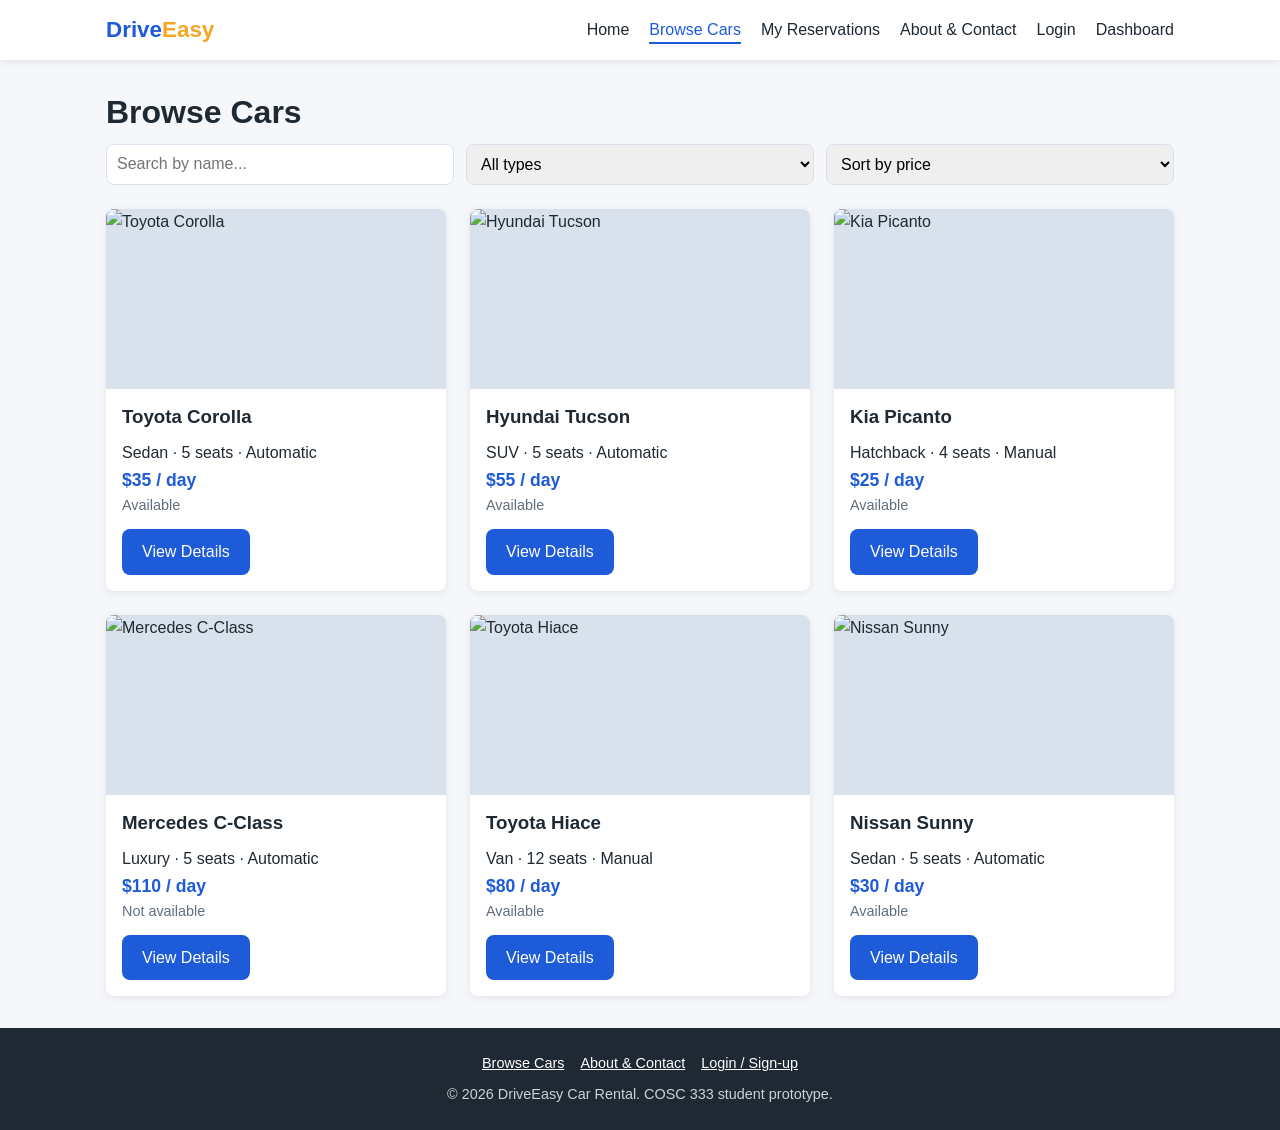
==== cars.html @ d999e764 "Add starter structure for the 8 pages Shared navbar/footer and responsive css/style.css, per-page CS" ====
<!DOCTYPE html>
<html lang="en">
<head>
  <meta charset="UTF-8">
  <meta name="viewport" content="width=device-width, initial-scale=1.0">
  <title>Browse Cars | DriveEasy Car Rental</title>
  <link rel="stylesheet" href="css/style.css">
  <link rel="stylesheet" href="css/cars.css">
</head>
<body>
  <header class="navbar">
    <nav class="nav-container">
      <a href="index.html" class="logo">Drive<span>Easy</span></a>
      <button class="menu-toggle" aria-label="Open menu" aria-expanded="false">&#9776;</button>
      <ul class="nav-links">
        <li><a href="index.html">Home</a></li>
        <li><a href="cars.html">Browse Cars</a></li>
        <li><a href="my-reservations.html">My Reservations</a></li>
        <li><a href="about.html">About &amp; Contact</a></li>
        <li><a href="login.html">Login</a></li>
        <li><a href="dashboard.html">Dashboard</a></li>
      </ul>
    </nav>
  </header>

  <main>
    <h1>Browse Cars</h1>

    <section class="filters">
      <input type="text" id="search" placeholder="Search by name...">
      <select id="type-filter">
        <option value="">All types</option>
        <option value="Sedan">Sedan</option>
        <option value="SUV">SUV</option>
        <option value="Hatchback">Hatchback</option>
        <option value="Luxury">Luxury</option>
        <option value="Van">Van</option>
      </select>
      <select id="sort">
        <option value="">Sort by price</option>
        <option value="low">Price: low to high</option>
        <option value="high">Price: high to low</option>
      </select>
    </section>

    <!-- Filled by js/cars.js -->
    <div id="car-list" class="grid"></div>
  </main>

  <footer class="footer">
    <ul class="footer-links">
      <li><a href="cars.html">Browse Cars</a></li>
      <li><a href="about.html">About &amp; Contact</a></li>
      <li><a href="login.html">Login / Sign-up</a></li>
    </ul>
    <p>&copy; <span id="year"></span> DriveEasy Car Rental. COSC 333 student prototype.</p>
  </footer>

  <script src="js/data.js"></script>
  <script src="js/main.js"></script>
  <script src="js/cars.js"></script>
</body>
</html>
---- css/style.css ----
/* ==========================================================
   style.css - shared styles for every page
   (variables, reset, navbar, footer, buttons, forms, cards)
   Page-specific styles go in css/<page>.css
   ========================================================== */

:root {
  --primary: #1e5bd8;
  --primary-dark: #1546a8;
  --accent: #f5a623;
  --text: #1f2933;
  --muted: #616e7c;
  --bg: #f5f7fa;
  --white: #ffffff;
  --border: #d9e2ec;
  --danger: #d64545;
  --success: #2f9e44;
  --radius: 8px;
  --shadow: 0 2px 8px rgba(0, 0, 0, 0.08);
  --max-width: 1100px;
}

* {
  box-sizing: border-box;
  margin: 0;
  padding: 0;
}

body {
  font-family: "Segoe UI", Arial, Helvetica, sans-serif;
  color: var(--text);
  background-color: var(--bg);
  line-height: 1.6;
  display: flex;
  flex-direction: column;
  min-height: 100vh;
}

main {
  flex: 1;
  width: 100%;
  max-width: var(--max-width);
  margin: 0 auto;
  padding: 32px 16px;
}

img {
  max-width: 100%;
  display: block;
}

a {
  color: var(--primary);
}

h1, h2, h3 {
  line-height: 1.25;
  margin-bottom: 12px;
}

/* ---------- Navbar ---------- */
.navbar {
  background-color: var(--white);
  box-shadow: var(--shadow);
  position: sticky;
  top: 0;
  z-index: 10;
}

.nav-container {
  max-width: var(--max-width);
  margin: 0 auto;
  padding: 12px 16px;
  display: flex;
  align-items: center;
  justify-content: space-between;
}

.logo {
  font-size: 1.4rem;
  font-weight: bold;
  color: var(--primary);
  text-decoration: none;
}

.logo span {
  color: var(--accent);
}

.nav-links {
  list-style: none;
  display: flex;
  gap: 20px;
}

.nav-links a {
  text-decoration: none;
  color: var(--text);
  font-weight: 500;
  padding: 4px 0;
}

.nav-links a:hover,
.nav-links a.active {
  color: var(--primary);
  border-bottom: 2px solid var(--primary);
}

.menu-toggle {
  display: none;
  background: none;
  border: none;
  font-size: 1.6rem;
  cursor: pointer;
  color: var(--text);
}

/* ---------- Footer ---------- */
.footer {
  background-color: #1f2933;
  color: #cbd2d9;
  text-align: center;
  padding: 24px 16px;
  font-size: 0.9rem;
}

.footer a {
  color: #ffffff;
}

.footer-links {
  list-style: none;
  display: flex;
  justify-content: center;
  flex-wrap: wrap;
  gap: 16px;
  margin-bottom: 8px;
}

/* ---------- Buttons ---------- */
.btn {
  display: inline-block;
  padding: 10px 20px;
  border: none;
  border-radius: var(--radius);
  background-color: var(--primary);
  color: var(--white);
  font-size: 1rem;
  text-decoration: none;
  cursor: pointer;
}

.btn:hover {
  background-color: var(--primary-dark);
}

.btn-outline {
  background-color: transparent;
  color: var(--primary);
  border: 2px solid var(--primary);
}

.btn-outline:hover {
  background-color: var(--primary);
  color: var(--white);
}

.btn-danger {
  background-color: var(--danger);
}

/* ---------- Forms ---------- */
.form-group {
  margin-bottom: 16px;
}

.form-group label {
  display: block;
  font-weight: 500;
  margin-bottom: 4px;
}

input,
select,
textarea {
  width: 100%;
  padding: 10px;
  border: 1px solid var(--border);
  border-radius: var(--radius);
  font-size: 1rem;
  font-family: inherit;
}

.error-message {
  color: var(--danger);
  font-size: 0.85rem;
  margin-top: 4px;
}

/* ---------- Cards and grid ---------- */
.card {
  background-color: var(--white);
  border-radius: var(--radius);
  box-shadow: var(--shadow);
  overflow: hidden;
}

.card-body {
  padding: 16px;
}

.grid {
  display: grid;
  grid-template-columns: repeat(3, 1fr);
  gap: 24px;
}

.price {
  color: var(--primary);
  font-weight: bold;
  font-size: 1.1rem;
}

/* ---------- Media queries ---------- */
@media (max-width: 900px) {
  .grid {
    grid-template-columns: repeat(2, 1fr);
  }
}

@media (max-width: 768px) {
  .menu-toggle {
    display: block;
  }

  .nav-links {
    display: none;
    position: absolute;
    top: 100%;
    left: 0;
    right: 0;
    flex-direction: column;
    gap: 0;
    background-color: var(--white);
    box-shadow: var(--shadow);
  }

  .nav-links.open {
    display: flex;
  }

  .nav-links a {
    display: block;
    padding: 12px 16px;
  }

  .nav-links a:hover,
  .nav-links a.active {
    border-bottom: none;
    background-color: var(--bg);
  }
}

@media (max-width: 600px) {
  .grid {
    grid-template-columns: 1fr;
  }
}

/* ---------- Car card (Home + Browse Cars) ---------- */
.car-image {
  width: 100%;
  height: 180px;
  object-fit: cover;
  background-color: var(--border);
}

.car-card .status {
  color: var(--muted);
  font-size: 0.9rem;
  margin-bottom: 12px;
}
---- css/cars.css ----
/* cars.css - styles only for cars.html */

.filters {
  display: flex;
  gap: 12px;
  margin-bottom: 24px;
}

@media (max-width: 600px) {
  .filters {
    flex-direction: column;
  }
}
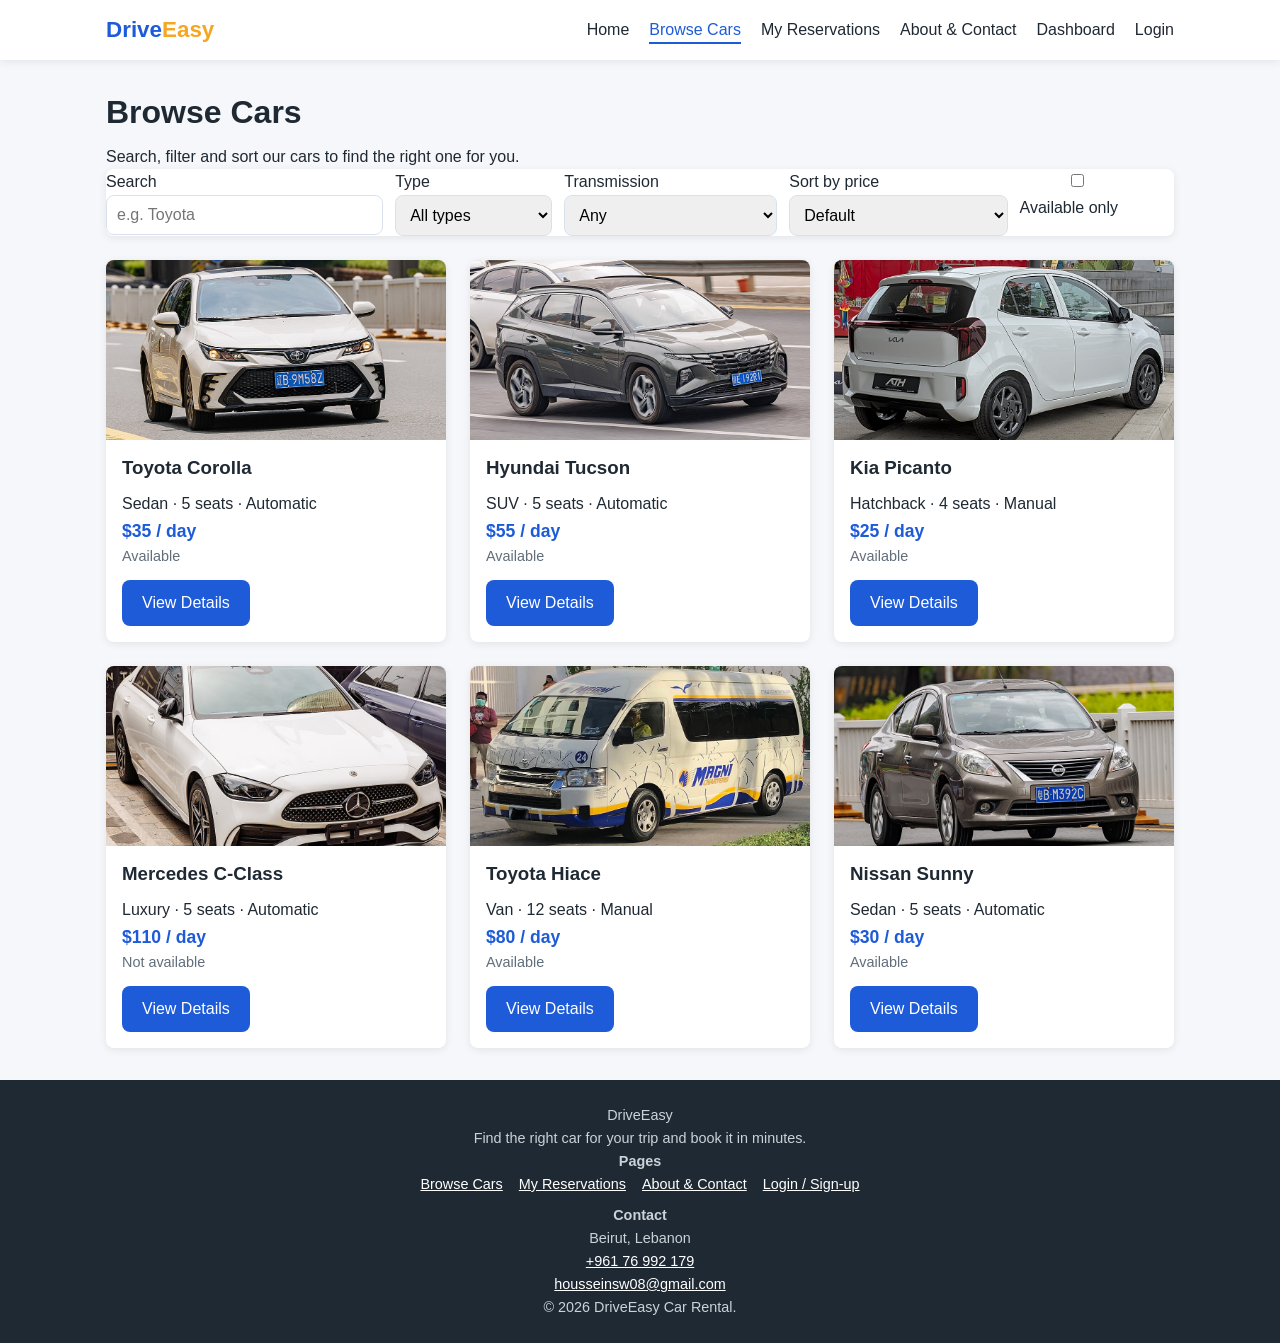
==== commit 565e2c92: "Add cars page and organize images" ====
--- a/cars.html
+++ b/cars.html
@@ -11,53 +11,91 @@
   <header class="navbar">
     <nav class="nav-container">
       <a href="index.html" class="logo">Drive<span>Easy</span></a>
-      <button class="menu-toggle" aria-label="Open menu" aria-expanded="false">&#9776;</button>
+      <button class="menu-toggle" aria-label="Open menu">&#9776;</button>
       <ul class="nav-links">
         <li><a href="index.html">Home</a></li>
         <li><a href="cars.html">Browse Cars</a></li>
         <li><a href="my-reservations.html">My Reservations</a></li>
         <li><a href="about.html">About &amp; Contact</a></li>
-        <li><a href="login.html">Login</a></li>
-        <li><a href="dashboard.html">Dashboard</a></li>
+        <li><a href="dashboard.html" id="nav-dashboard">Dashboard</a></li>
+        <li><a href="login.html" id="nav-login">Login</a></li>
       </ul>
     </nav>
   </header>
 
   <main>
     <h1>Browse Cars</h1>
+    <p class="subtitle">Search, filter and sort our cars to find the right one for you.</p>
 
-    <section class="filters">
-      <input type="text" id="search" placeholder="Search by name...">
-      <select id="type-filter">
-        <option value="">All types</option>
-        <option value="Sedan">Sedan</option>
-        <option value="SUV">SUV</option>
-        <option value="Hatchback">Hatchback</option>
-        <option value="Luxury">Luxury</option>
-        <option value="Van">Van</option>
-      </select>
-      <select id="sort">
-        <option value="">Sort by price</option>
-        <option value="low">Price: low to high</option>
-        <option value="high">Price: high to low</option>
-      </select>
+    <section class="filters card">
+      <div class="filter">
+        <label for="search">Search</label>
+        <input type="text" id="search" placeholder="e.g. Toyota">
+      </div>
+      <div class="filter">
+        <label for="type-filter">Type</label>
+        <select id="type-filter">
+          <option value="">All types</option>
+          <option value="Sedan">Sedan</option>
+          <option value="SUV">SUV</option>
+          <option value="Hatchback">Hatchback</option>
+          <option value="Luxury">Luxury</option>
+          <option value="Van">Van</option>
+        </select>
+      </div>
+      <div class="filter">
+        <label for="transmission-filter">Transmission</label>
+        <select id="transmission-filter">
+          <option value="">Any</option>
+          <option value="Automatic">Automatic</option>
+          <option value="Manual">Manual</option>
+        </select>
+      </div>
+      <div class="filter">
+        <label for="sort">Sort by price</label>
+        <select id="sort">
+          <option value="">Default</option>
+          <option value="low">Low to high</option>
+          <option value="high">High to low</option>
+        </select>
+      </div>
+      <div class="filter filter-check">
+        <input type="checkbox" id="available-only">
+        <label for="available-only">Available only</label>
+      </div>
     </section>
 
-    <!-- Filled by js/cars.js -->
+    <p id="result-count" class="result-count"></p>
     <div id="car-list" class="grid"></div>
   </main>
 
   <footer class="footer">
-    <ul class="footer-links">
-      <li><a href="cars.html">Browse Cars</a></li>
-      <li><a href="about.html">About &amp; Contact</a></li>
-      <li><a href="login.html">Login / Sign-up</a></li>
-    </ul>
-    <p>&copy; <span id="year"></span> DriveEasy Car Rental. COSC 333 student prototype.</p>
+    <div class="footer-container">
+      <div>
+        <p class="footer-logo">Drive<span>Easy</span></p>
+        <p>Find the right car for your trip and book it in minutes.</p>
+      </div>
+      <div>
+        <h4>Pages</h4>
+        <ul class="footer-links">
+          <li><a href="cars.html">Browse Cars</a></li>
+          <li><a href="my-reservations.html">My Reservations</a></li>
+          <li><a href="about.html">About &amp; Contact</a></li>
+          <li><a href="login.html">Login / Sign-up</a></li>
+        </ul>
+      </div>
+      <div>
+        <h4>Contact</h4>
+        <p>Beirut, Lebanon</p>
+        <p><a href="tel:+96176992179">+961 76 992 179</a></p>
+        <p><a href="mailto:housseinsw08@gmail.com">housseinsw08@gmail.com</a></p>
+      </div>
+    </div>
+    <p class="footer-bottom">&copy; <span id="year"></span> DriveEasy Car Rental.</p>
   </footer>
 
   <script src="js/data.js"></script>
   <script src="js/main.js"></script>
   <script src="js/cars.js"></script>
 </body>
-</html>
+</html>
